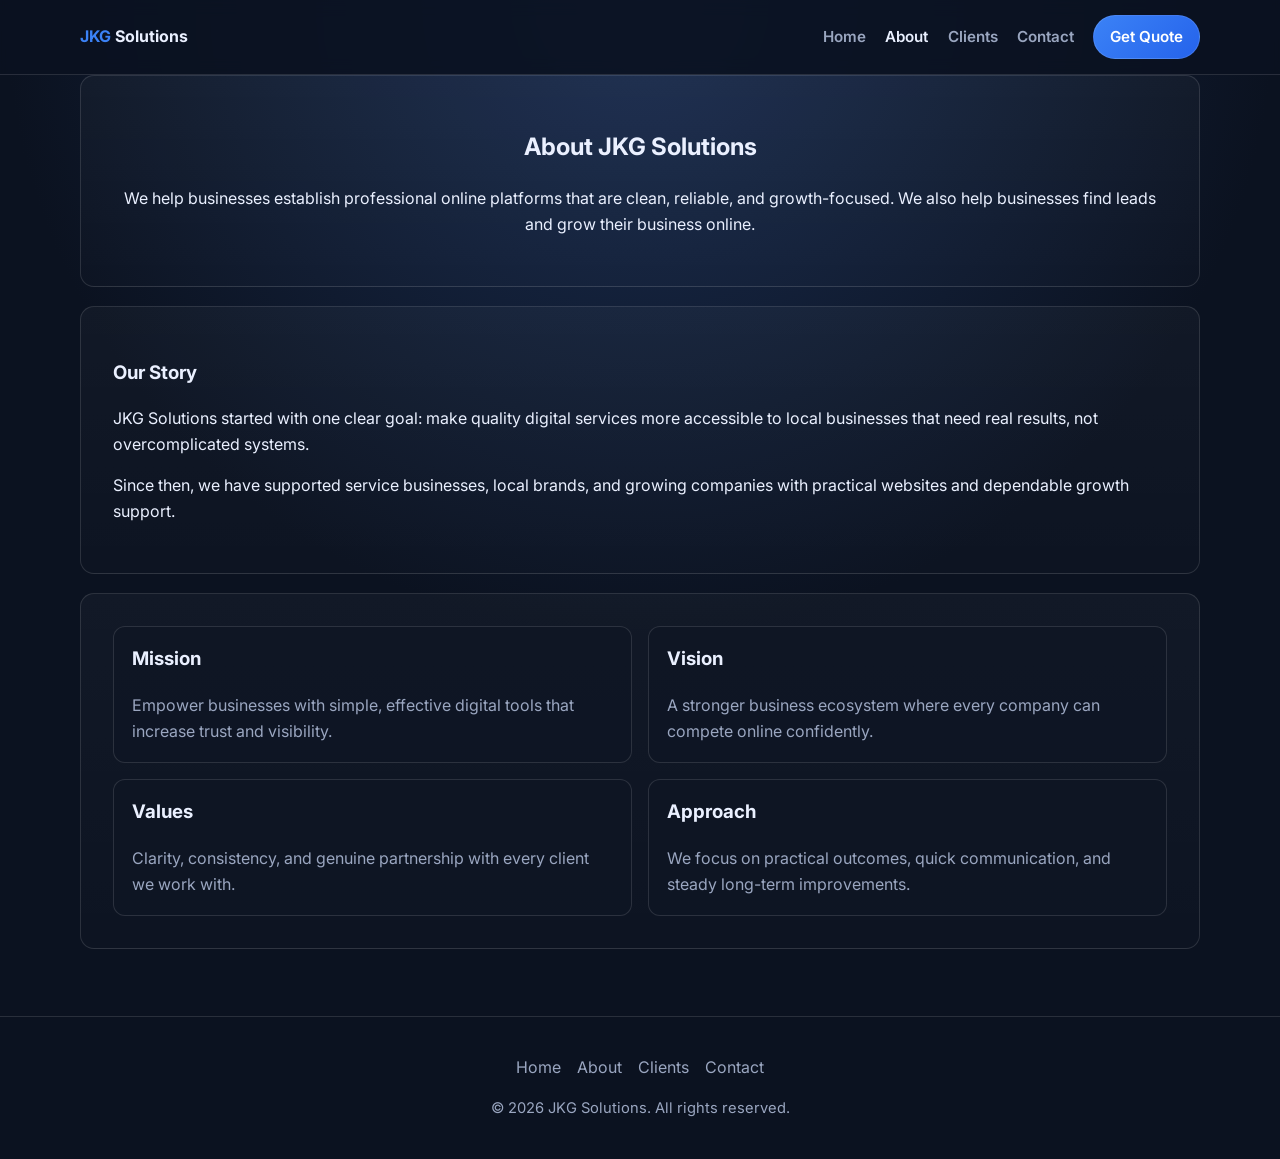
==== about.html @ d8ded4ed "first attempt with how i want the website to look like" ====
<!DOCTYPE html>
<html lang="en">
<head>
  <meta charset="UTF-8">
  <meta name="viewport" content="width=device-width, initial-scale=1.0">
  <title>JKG Solutions | About</title>
  <link rel="stylesheet" href="style.css">
  <script src="script.js" defer></script>
</head>
<body>
  <div id="page-wrapper">
    <header id="header">
      <div class="container">
        <h1><a href="index.html"><span class="brand-accent">JKG</span> Solutions</a></h1>
        <nav id="nav">
          <button class="menu-toggle" onclick="toggleMenu()">Menu</button>
          <ul>
            <li><a href="index.html">Home</a></li>
            <li><a class="active" href="about.html">About</a></li>
            <li><a href="clients.html">Clients</a></li>
            <li><a href="contact.html">Contact</a></li>
            <li><a href="contact.html" class="button">Get Quote</a></li>
          </ul>
        </nav>
      </div>
    </header>

    <section id="main" class="container">
      <header class="box special">
        <h2>About JKG Solutions</h2>
        <p>We help businesses establish professional online platforms that are clean, reliable, and growth-focused. We also help businesses find leads and grow their business online.</p>
      </header>

      <section class="box">
        <h3>Our Story</h3>
        <p>JKG Solutions started with one clear goal: make quality digital services more accessible to local businesses that need real results, not overcomplicated systems.</p>
        <p>Since then, we have supported service businesses, local brands, and growing companies with practical websites and dependable growth support.</p>
      </section>

      <section class="box features">
        <section>
          <h3>Mission</h3>
          <p>Empower businesses with simple, effective digital tools that increase trust and visibility.</p>
        </section>
        <section>
          <h3>Vision</h3>
          <p>A stronger business ecosystem where every company can compete online confidently.</p>
        </section>
        <section>
          <h3>Values</h3>
          <p>Clarity, consistency, and genuine partnership with every client we work with.</p>
        </section>
        <section>
          <h3>Approach</h3>
          <p>We focus on practical outcomes, quick communication, and steady long-term improvements.</p>
        </section>
      </section>
    </section>

    <footer id="footer">
      <ul class="links">
        <li><a href="index.html">Home</a></li>
        <li><a href="about.html">About</a></li>
        <li><a href="clients.html">Clients</a></li>
        <li><a href="contact.html">Contact</a></li>
      </ul>
      <p class="copyright">© 2026 JKG Solutions. All rights reserved.</p>
    </footer>
  </div>
</body>
</html>
---- style.css ----
@import url("https://fonts.googleapis.com/css2?family=Inter:wght@400;600;700;800&display=swap");

:root {
  --bg: #0b1220;
  --surface: #111a2e;
  --surface-soft: #18243d;
  --text: #eaf0ff;
  --muted: #9aa6c0;
  --primary: #3b82f6;
  --primary-strong: #2563eb;
  --border: rgba(255, 255, 255, 0.12);
}

* {
  box-sizing: border-box;
}

body {
  margin: 0;
  font-family: "Inter", sans-serif;
  line-height: 1.6;
  background: radial-gradient(circle at top, #1a2d50 0%, var(--bg) 48%);
  color: var(--text);
}

a {
  color: inherit;
  text-decoration: none;
}

#page-wrapper {
  min-height: 100vh;
}

.container {
  width: min(1120px, calc(100% - 2.5rem));
  margin: 0 auto;
}

#header {
  position: sticky;
  top: 0;
  z-index: 20;
  border-bottom: 1px solid var(--border);
  backdrop-filter: blur(8px);
  background: rgba(11, 18, 32, 0.88);
}

#header .container {
  display: flex;
  justify-content: space-between;
  align-items: center;
  gap: 1rem;
  padding: 0.95rem 0;
}

#header h1 {
  margin: 0;
  font-size: 1rem;
  font-weight: 700;
}

#header .brand-accent {
  color: var(--primary);
}

#nav ul {
  list-style: none;
  margin: 0;
  padding: 0;
  display: flex;
  align-items: center;
  gap: 1.2rem;
}

#nav a {
  color: var(--muted);
  font-weight: 600;
  font-size: 0.95rem;
}

#nav a.active,
#nav a:hover {
  color: var(--text);
}

#nav .button {
  padding: 0.55rem 1rem;
  border-radius: 999px;
  background: linear-gradient(135deg, var(--primary), var(--primary-strong));
  color: #fff;
}

.menu-toggle {
  display: none;
  border: 1px solid var(--border);
  background: transparent;
  color: var(--text);
  border-radius: 8px;
  padding: 0.35rem 0.6rem;
  cursor: pointer;
}

#banner {
  text-align: center;
  padding: 6.5rem 1rem 5.4rem;
}

#banner h2 {
  margin: 0;
  font-size: clamp(2rem, 6vw, 3.2rem);
}

#banner p {
  max-width: 760px;
  margin: 1rem auto 0;
  color: var(--muted);
}

.actions {
  list-style: none;
  margin: 2rem 0 0;
  padding: 0;
  display: flex;
  gap: 0.8rem;
  justify-content: center;
  flex-wrap: wrap;
}

.button {
  display: inline-block;
  border-radius: 999px;
  border: 1px solid var(--border);
  padding: 0.7rem 1.2rem;
  font-weight: 600;
}

.button.primary {
  border: none;
  background: var(--primary-strong);
}

#main {
  padding: 0 0 3rem;
}

.box {
  background: linear-gradient(180deg, rgba(255, 255, 255, 0.03), rgba(255, 255, 255, 0.01));
  border: 1px solid var(--border);
  border-radius: 14px;
  padding: 2rem;
  margin-bottom: 1.2rem;
}

.box.special {
  text-align: center;
}

.major h2 {
  margin: 0;
  font-size: clamp(1.6rem, 3vw, 2.2rem);
}

.major p {
  margin: 0.8rem auto 0;
  max-width: 760px;
  color: var(--muted);
}

.features {
  display: grid;
  grid-template-columns: repeat(2, minmax(0, 1fr));
  gap: 1rem;
}

.features section {
  border: 1px solid var(--border);
  border-radius: 12px;
  padding: 1.1rem;
  background: rgba(15, 22, 36, 0.7);
}

.service-logo {
  width: 2.6rem;
  height: 2.6rem;
  display: inline-flex;
  align-items: center;
  justify-content: center;
  border-radius: 10px;
  margin-bottom: 0.7rem;
  color: var(--primary);
  background: rgba(59, 130, 246, 0.12);
  border: 1px solid rgba(59, 130, 246, 0.35);
}

.service-logo svg {
  width: 1.4rem;
  height: 1.4rem;
  fill: none;
  stroke: currentColor;
  stroke-width: 1.7;
  stroke-linecap: round;
  stroke-linejoin: round;
}

.features h3 {
  margin-top: 0;
}

.features p {
  margin-bottom: 0;
  color: var(--muted);
}

.grid-2 {
  display: grid;
  grid-template-columns: repeat(2, minmax(0, 1fr));
  gap: 1rem;
}

#cta {
  text-align: center;
  padding: 3.2rem 1rem 4rem;
}

#cta p {
  color: var(--muted);
  margin: 0.7rem auto 1.4rem;
}

#cta form {
  width: min(720px, 100%);
  margin: 0 auto;
  display: grid;
  grid-template-columns: 1fr auto;
  gap: 0.8rem;
}

input,
textarea,
select {
  width: 100%;
  color: var(--text);
  background: rgba(255, 255, 255, 0.04);
  border: 1px solid var(--border);
  border-radius: 10px;
  padding: 0.78rem 0.9rem;
  font: inherit;
}

select {
  background: rgb(1, 1, 36);
  color: #fff;
}

textarea {
  resize: vertical;
}

input::placeholder,
textarea::placeholder {
  color: var(--muted);
}

.contact-grid {
  display: grid;
  grid-template-columns: repeat(2, minmax(0, 1fr));
  gap: 1rem;
}

.success-message {
  display: none;
  margin-top: 0.8rem;
  border: 1px solid rgba(16, 185, 129, 0.4);
  background: rgba(16, 185, 129, 0.2);
  border-radius: 10px;
  padding: 0.8rem;
}

#footer {
  border-top: 1px solid var(--border);
  padding: 2.4rem 1rem;
  text-align: center;
}

#footer .links {
  margin: 0 0 1rem;
  padding: 0;
  list-style: none;
  display: flex;
  justify-content: center;
  gap: 1rem;
  flex-wrap: wrap;
}

#footer .links a {
  color: var(--muted);
}

#footer .copyright {
  margin: 0;
  color: var(--muted);
  font-size: 0.92rem;
}

@media (max-width: 820px) {
  .features,
  .grid-2,
  .contact-grid {
    grid-template-columns: 1fr;
  }

  #cta form {
    grid-template-columns: 1fr;
  }

  .menu-toggle {
    display: inline-block;
  }

  #nav ul {
    display: none;
    position: absolute;
    top: calc(100% + 0.5rem);
    right: 1.25rem;
    width: min(280px, calc(100% - 2.5rem));
    padding: 0.75rem;
    border-radius: 12px;
    border: 1px solid var(--border);
    background: var(--surface);
    flex-direction: column;
    align-items: stretch;
    gap: 0.3rem;
  }

  #nav ul.open {
    display: flex;
  }
}
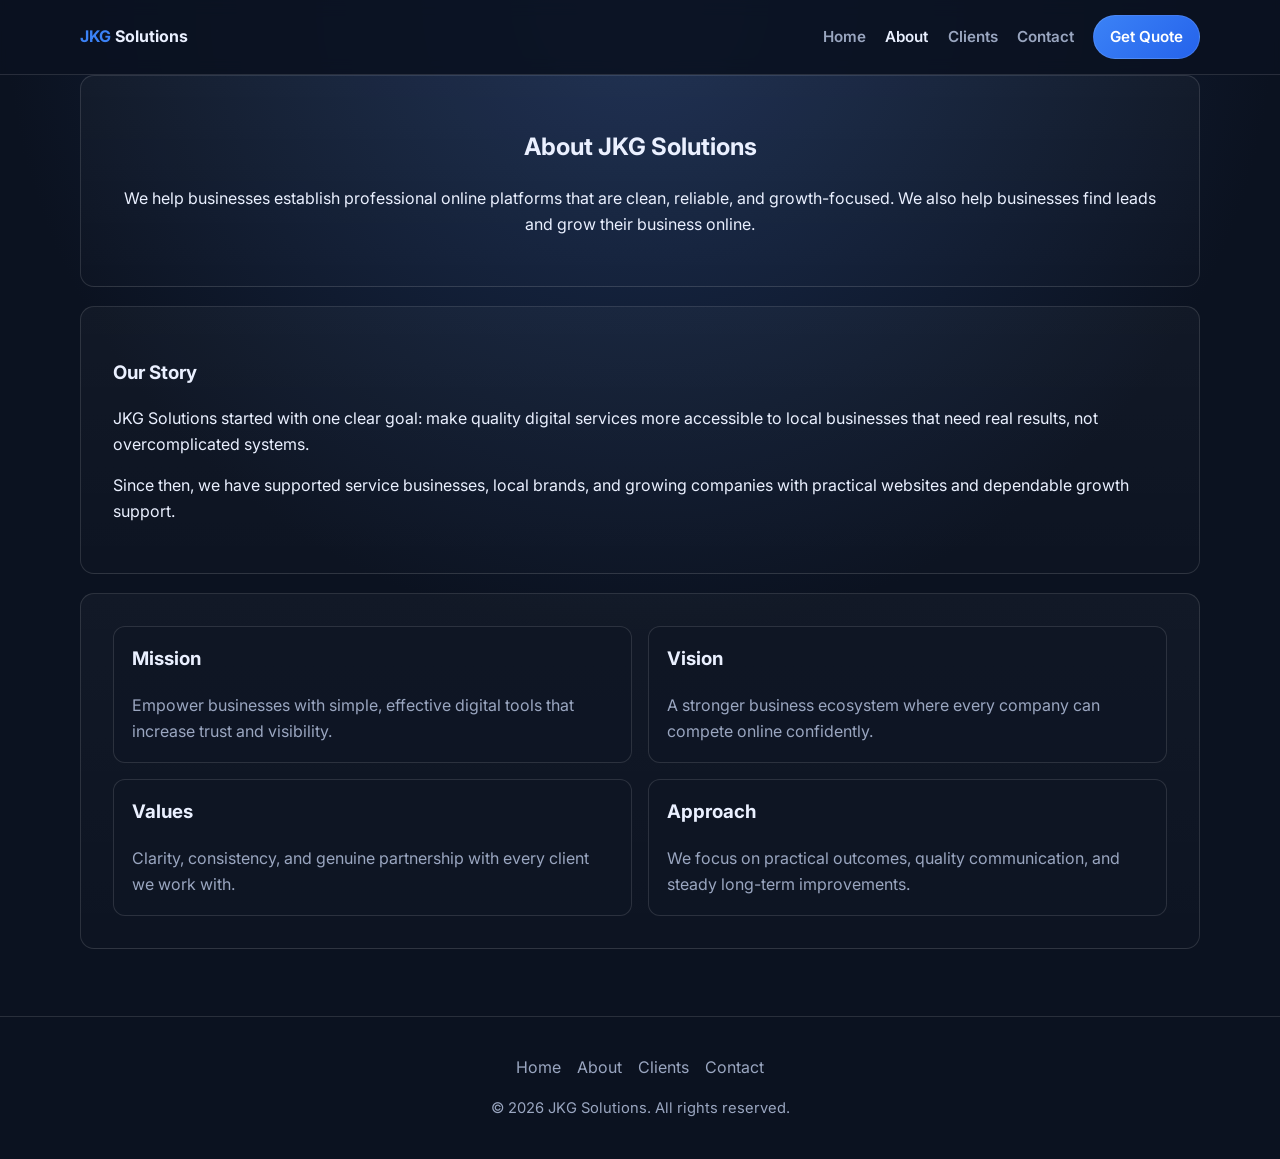
==== commit ce0a9e27: "added the hover feature on the submit buttons" ====
--- a/about.html
+++ b/about.html
@@ -52,7 +52,7 @@
         </section>
         <section>
           <h3>Approach</h3>
-          <p>We focus on practical outcomes, quick communication, and steady long-term improvements.</p>
+          <p>We focus on practical outcomes, quality communication, and steady long-term improvements.</p>
         </section>
       </section>
     </section>
--- a/style.css
+++ b/style.css
@@ -138,6 +138,22 @@
 .button.primary {
   border: none;
   background: var(--primary-strong);
+  color: #fff;
+  transition: transform 0.2s ease, box-shadow 0.2s ease, filter 0.2s ease;
+}
+
+.button.primary:hover,
+input[type="submit"].button.primary:hover {
+  transform: translateY(-2px);
+  box-shadow: 0 10px 24px rgba(37, 99, 235, 0.35);
+  filter: brightness(1.08);
+}
+
+.button.primary:active,
+input[type="submit"].button.primary:active {
+  transform: translateY(0);
+  box-shadow: 0 4px 12px rgba(37, 99, 235, 0.25);
+  filter: brightness(0.98);
 }
 
 #main {
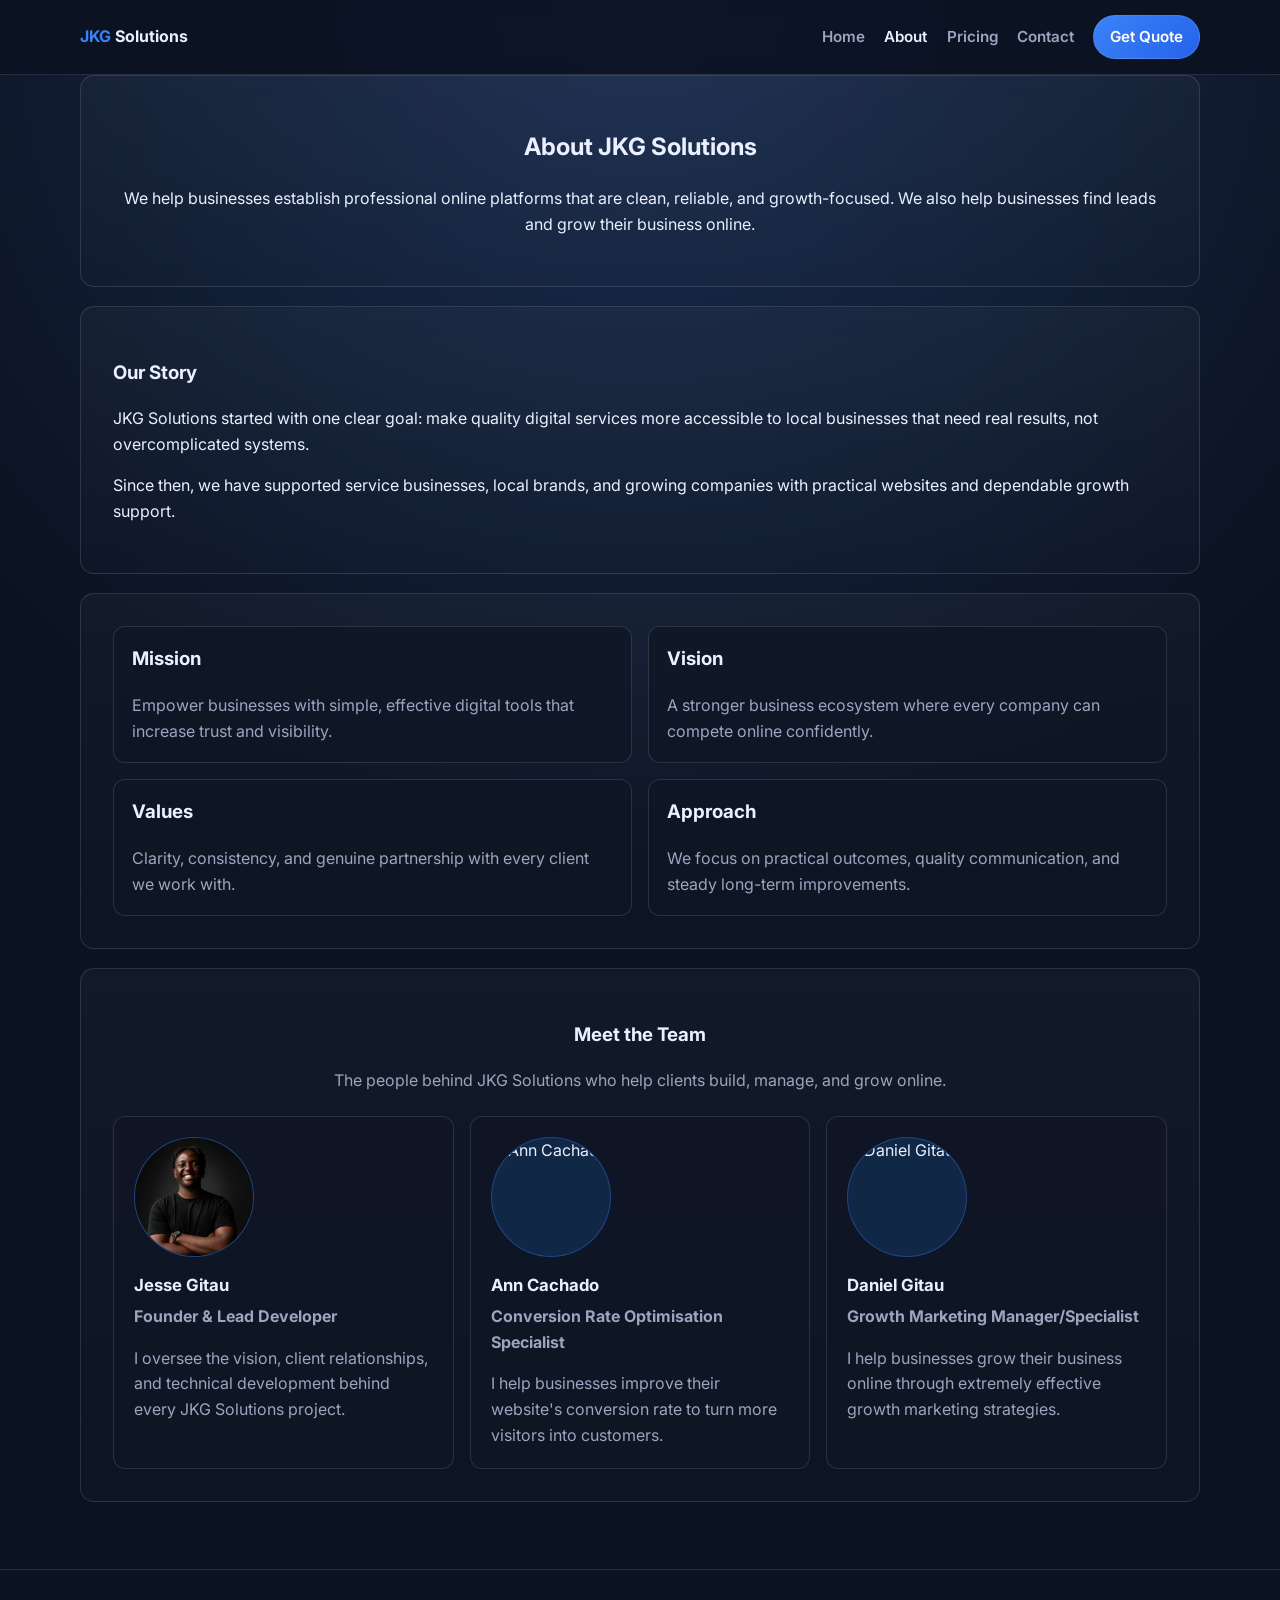
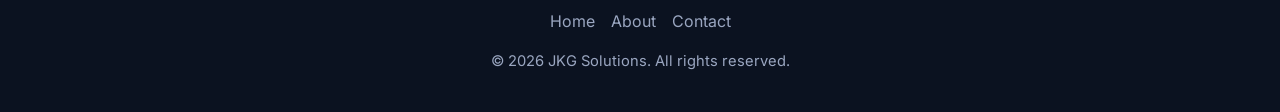
==== commit 169e0787: "major changes made including the introduction of the pricing page" ====
--- a/about.html
+++ b/about.html
@@ -17,7 +17,7 @@
           <ul>
             <li><a href="index.html">Home</a></li>
             <li><a class="active" href="about.html">About</a></li>
-            <li><a href="clients.html">Clients</a></li>
+            <li><a href="pricing.html">Pricing</a></li>
             <li><a href="contact.html">Contact</a></li>
             <li><a href="contact.html" class="button">Get Quote</a></li>
           </ul>
@@ -55,13 +55,37 @@
           <p>We focus on practical outcomes, quality communication, and steady long-term improvements.</p>
         </section>
       </section>
+
+      <section class="box special team-section">
+        <h3>Meet the Team</h3>
+        <p>The people behind JKG Solutions who help clients build, manage, and grow online.</p>
+        <div class="team-grid">
+          <article class="team-member">
+            <img class="team-photo" src="images/jesse.jpg" alt="Jesse Gitau">
+            <h4>Jesse Gitau</h4>
+            <p class="team-role">Founder &amp; Lead Developer</p>
+            <p>I oversee the vision, client relationships, and technical development behind every JKG Solutions project.</p>
+          </article>
+          <article class="team-member">
+            <img class="team-photo" src="images/ann.jpg" alt="Ann Cachado">
+            <h4>Ann Cachado</h4>
+            <p class="team-role">Conversion Rate Optimisation Specialist</p>
+            <p>I help businesses improve their website's conversion rate to turn more visitors into customers.</p>
+          </article>
+          <article class="team-member">
+            <img class="team-photo" src="images/daniel-gitau.jpg" alt="Daniel Gitau">
+            <h4>Daniel Gitau</h4>
+            <p class="team-role">Growth Marketing Manager/Specialist</p>
+            <p>I help businesses grow their business online through extremely effective growth marketing strategies.</p>
+          </article>
+        </div>
+      </section>
     </section>
 
     <footer id="footer">
       <ul class="links">
         <li><a href="index.html">Home</a></li>
         <li><a href="about.html">About</a></li>
-        <li><a href="clients.html">Clients</a></li>
         <li><a href="contact.html">Contact</a></li>
       </ul>
       <p class="copyright">© 2026 JKG Solutions. All rights reserved.</p>
--- a/style.css
+++ b/style.css
@@ -104,6 +104,28 @@
 #banner {
   text-align: center;
   padding: 6.5rem 1rem 5.4rem;
+  position: relative;
+  overflow: hidden;
+  background-image:
+    linear-gradient(rgba(11, 18, 32, 0.55), rgba(11, 18, 32, 0.7)),
+    url("images/banner-bg.jpg");
+  background-size: cover;
+  background-position: center;
+  background-repeat: no-repeat;
+  background-attachment: fixed;
+}
+
+#banner::before {
+  content: "";
+  position: absolute;
+  inset: 0;
+  background: radial-gradient(circle at top, rgba(59, 130, 246, 0.12), transparent 55%);
+  pointer-events: none;
+}
+
+#banner > * {
+  position: relative;
+  z-index: 1;
 }
 
 #banner h2 {
@@ -147,6 +169,7 @@
   transform: translateY(-2px);
   box-shadow: 0 10px 24px rgba(37, 99, 235, 0.35);
   filter: brightness(1.08);
+  cursor: pointer;
 }
 
 .button.primary:active,
@@ -154,6 +177,53 @@
   transform: translateY(0);
   box-shadow: 0 4px 12px rgba(37, 99, 235, 0.25);
   filter: brightness(0.98);
+}
+
+.whatsapp-button {
+  margin-top: 0.6rem;
+  background: #1fa855;
+  border-color: #1fa855;
+  color: #fff;
+  display: inline-flex;
+  align-items: center;
+  gap: 0.45rem;
+  transition: transform 0.2s ease, box-shadow 0.2s ease, filter 0.2s ease;
+}
+
+.whatsapp-button svg {
+  width: 1rem;
+  height: 1rem;
+  fill: currentColor;
+}
+
+.whatsapp-button:hover {
+  transform: translateY(-2px);
+  box-shadow: 0 10px 20px rgba(31, 168, 85, 0.35);
+  filter: brightness(1.05);
+}
+
+.whatsapp-button:active {
+  transform: translateY(0);
+  box-shadow: 0 4px 12px rgba(31, 168, 85, 0.25);
+  filter: brightness(0.98);
+}
+
+.contact-item {
+  display: flex;
+  align-items: center;
+  gap: 0.55rem;
+  margin: 0.55rem 0;
+}
+
+.contact-item svg {
+  width: 1rem;
+  height: 1rem;
+  min-width: 1rem;
+  stroke: var(--primary);
+  fill: none;
+  stroke-width: 1.8;
+  stroke-linecap: round;
+  stroke-linejoin: round;
 }
 
 #main {
@@ -228,10 +298,259 @@
   color: var(--muted);
 }
 
+.service-flow p {
+  color: var(--muted);
+}
+
+.flow-chart {
+  margin-top: 1.4rem;
+  display: flex;
+  align-items: stretch;
+  justify-content: center;
+  gap: 0.7rem;
+  flex-wrap: wrap;
+}
+
+.flow-step {
+  flex: 1 1 210px;
+  max-width: 245px;
+  border: 1px solid var(--border);
+  border-radius: 12px;
+  padding: 1rem;
+  text-align: left;
+  background: rgba(15, 22, 36, 0.75);
+}
+
+.flow-number {
+  width: 1.7rem;
+  height: 1.7rem;
+  border-radius: 999px;
+  display: inline-flex;
+  align-items: center;
+  justify-content: center;
+  font-size: 0.82rem;
+  font-weight: 700;
+  color: #fff;
+  background: linear-gradient(135deg, var(--primary), var(--primary-strong));
+  margin-bottom: 0.55rem;
+}
+
+.flow-step h4 {
+  margin: 0;
+  font-size: 1rem;
+}
+
+.flow-step p {
+  margin: 0.45rem 0 0;
+  font-size: 0.92rem;
+}
+
+.flow-arrow {
+  display: inline-flex;
+  align-items: center;
+  justify-content: center;
+  font-size: 1.35rem;
+  color: var(--primary);
+  font-weight: 700;
+  padding: 0 0.15rem;
+}
+
+.team-section p {
+  color: var(--muted);
+}
+
+.team-grid {
+  margin-top: 1.4rem;
+  display: grid;
+  grid-template-columns: repeat(3, minmax(0, 1fr));
+  gap: 1rem;
+}
+
+.team-member {
+  border: 1px solid var(--border);
+  border-radius: 12px;
+  padding: 1.25rem;
+  text-align: left;
+  background: rgba(15, 22, 36, 0.75);
+}
+
+.team-photo {
+  width: 120px;
+  height: 120px;
+  display: block;
+  margin-bottom: 0.9rem;
+  border-radius: 999px;
+  border: 1px solid rgba(59, 130, 246, 0.35);
+  object-fit: cover;
+  background: #102746;
+}
+
+.team-member h4 {
+  margin: 0;
+  font-size: 1.05rem;
+}
+
+.team-role {
+  margin: 0.35rem 0 0.65rem;
+  color: var(--primary);
+  font-weight: 700;
+}
+
+.team-member p:last-child {
+  margin-bottom: 0;
+}
+
 .grid-2 {
   display: grid;
   grid-template-columns: repeat(2, minmax(0, 1fr));
   gap: 1rem;
+}
+
+.pricing-hero p {
+  color: var(--muted);
+}
+
+.pricing-grid {
+  display: grid;
+  grid-template-columns: repeat(2, minmax(0, 1fr));
+  gap: 1rem;
+  margin-bottom: 1.2rem;
+}
+
+.pricing-card {
+  position: relative;
+  display: flex;
+  flex-direction: column;
+  gap: 0.6rem;
+  border: 1px solid var(--border);
+  background: linear-gradient(180deg, rgba(255, 255, 255, 0.04), rgba(255, 255, 255, 0.015));
+  box-shadow: 0 8px 24px rgba(5, 12, 24, 0.35);
+  transition: transform 0.22s ease, box-shadow 0.22s ease, border-color 0.22s ease;
+}
+
+.pricing-card:hover {
+  transform: translateY(-6px);
+  box-shadow: 0 16px 36px rgba(37, 99, 235, 0.22);
+}
+
+.pricing-starter {
+  box-shadow: 0 0 0 1px rgba(148, 163, 184, 0.18), 0 10px 24px rgba(5, 12, 24, 0.38);
+}
+
+.pricing-essential {
+  border-color: #2563eb;
+  box-shadow: 0 0 0 1px rgba(37, 99, 235, 0.45), 0 12px 30px rgba(37, 99, 235, 0.3);
+}
+
+.pricing-growth {
+  box-shadow: 0 0 0 1px rgba(139, 92, 246, 0.35), 0 10px 24px rgba(76, 29, 149, 0.2);
+}
+
+.pricing-full-suite {
+  border-color: rgba(245, 158, 11, 0.45);
+  box-shadow: 0 0 0 1px rgba(245, 158, 11, 0.45), 0 10px 24px rgba(120, 53, 15, 0.22);
+}
+
+.pricing-badge {
+  display: inline-flex;
+  align-self: flex-start;
+  padding: 0.25rem 0.7rem;
+  border-radius: 999px;
+  border: 1px solid rgba(255, 255, 255, 0.2);
+  background: rgba(255, 255, 255, 0.06);
+  color: #dbe7ff;
+  font-size: 0.78rem;
+  font-weight: 700;
+  letter-spacing: 0.02em;
+}
+
+.pricing-badge-popular {
+  border-color: rgba(37, 99, 235, 0.65);
+  background: #2563eb;
+  color: #fff;
+}
+
+.pricing-card h3 {
+  margin: 0.15rem 0 0;
+  font-size: 1.35rem;
+}
+
+.pricing-price {
+  margin: 0;
+  color: #fff;
+  font-size: 1.15rem;
+  font-weight: 700;
+}
+
+.pricing-tagline {
+  margin: 0;
+  color: var(--muted);
+}
+
+.pricing-includes-label {
+  margin: 0.25rem 0 0;
+  color: #c7d5f4;
+  font-weight: 600;
+  font-size: 0.92rem;
+}
+
+.pricing-features {
+  margin: 0;
+  padding-left: 1.05rem;
+  color: var(--muted);
+  display: grid;
+  gap: 0.3rem;
+}
+
+.pricing-card .button {
+  margin-top: auto;
+}
+
+.pricing-comparison h3 {
+  margin-top: 0;
+}
+
+.comparison-table-wrap {
+  width: 100%;
+  overflow-x: auto;
+  border: 1px solid var(--border);
+  border-radius: 12px;
+}
+
+.comparison-table {
+  width: 100%;
+  min-width: 700px;
+  border-collapse: collapse;
+  background: rgba(12, 19, 33, 0.82);
+}
+
+.comparison-table th,
+.comparison-table td {
+  padding: 0.75rem 0.9rem;
+  text-align: left;
+  border-bottom: 1px solid rgba(255, 255, 255, 0.08);
+}
+
+.comparison-table th {
+  background: #0f1d36;
+  color: #2563eb;
+  font-weight: 700;
+}
+
+.comparison-table tbody tr:nth-child(odd) {
+  background: rgba(255, 255, 255, 0.015);
+}
+
+.comparison-table tbody tr:nth-child(even) {
+  background: rgba(255, 255, 255, 0.04);
+}
+
+.comparison-table .yes {
+  color: #2563eb;
+}
+
+.comparison-table .no {
+  color: #8390aa;
 }
 
 #cta {
@@ -322,8 +641,29 @@
 @media (max-width: 820px) {
   .features,
   .grid-2,
-  .contact-grid {
+  .contact-grid,
+  .team-grid,
+  .pricing-grid {
     grid-template-columns: 1fr;
+  }
+
+  .flow-chart {
+    flex-direction: column;
+    align-items: stretch;
+  }
+
+  .flow-step {
+    max-width: 100%;
+  }
+
+  .flow-arrow {
+    align-self: center;
+    transform: rotate(90deg);
+    line-height: 1;
+  }
+
+  #banner {
+    background-attachment: scroll;
   }
 
   #cta form {
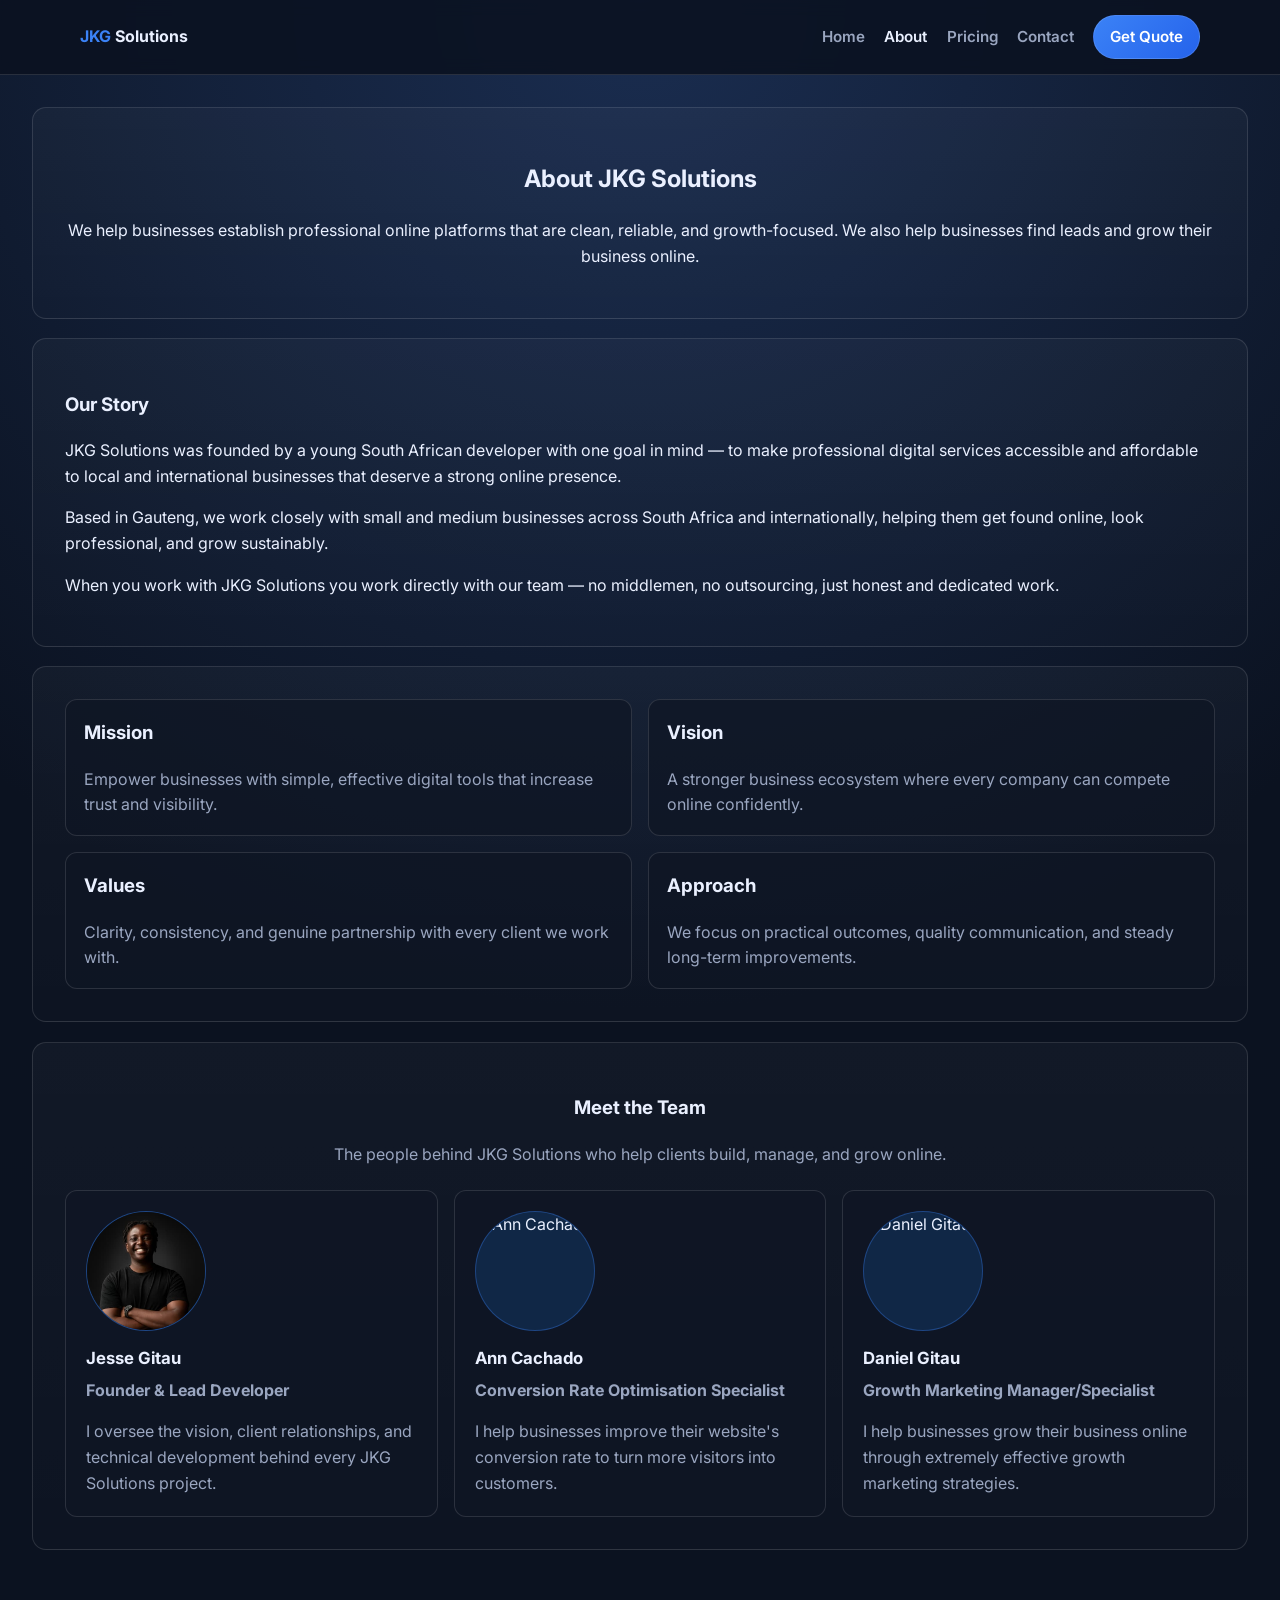
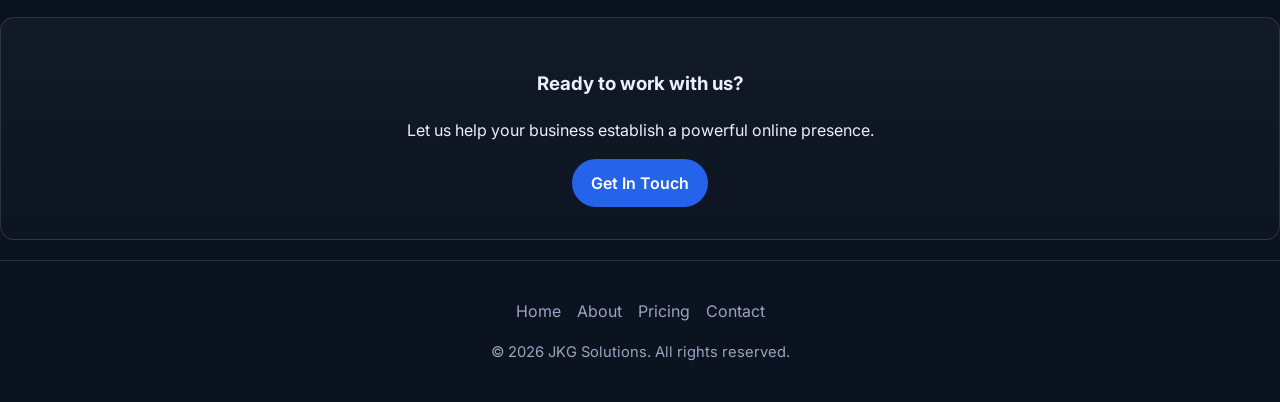
==== commit 065401f2: "upgraded the about and home page" ====
--- a/about.html
+++ b/about.html
@@ -33,8 +33,17 @@
 
       <section class="box">
         <h3>Our Story</h3>
-        <p>JKG Solutions started with one clear goal: make quality digital services more accessible to local businesses that need real results, not overcomplicated systems.</p>
-        <p>Since then, we have supported service businesses, local brands, and growing companies with practical websites and dependable growth support.</p>
+        <p>JKG Solutions was founded by a young South African 
+        developer with one goal in mind — to make professional 
+        digital services accessible and affordable to local and international 
+        businesses that deserve a strong online presence.</p>
+        <p>Based in Gauteng, we work closely with small and 
+        medium businesses across South Africa and internationally, helping them 
+        get found online, look professional, and grow 
+        sustainably.</p>
+        <p>When you work with JKG Solutions you work directly 
+        with our team — no middlemen, no outsourcing, 
+        just honest and dedicated work.</p>
       </section>
 
       <section class="box features">
@@ -73,7 +82,7 @@
             <p>I help businesses improve their website's conversion rate to turn more visitors into customers.</p>
           </article>
           <article class="team-member">
-            <img class="team-photo" src="images/daniel-gitau.jpg" alt="Daniel Gitau">
+            <img class="team-photo" src="images/daniel.jpg" alt="Daniel Gitau">
             <h4>Daniel Gitau</h4>
             <p class="team-role">Growth Marketing Manager/Specialist</p>
             <p>I help businesses grow their business online through extremely effective growth marketing strategies.</p>
@@ -82,10 +91,20 @@
       </section>
     </section>
 
+    <section class="box special">
+      <h3>Ready to work with us?</h3>
+      <p>Let us help your business establish 
+      a powerful online presence.</p>
+      <a href="contact.html" class="button primary">
+        Get In Touch
+      </a>
+    </section>
+
     <footer id="footer">
       <ul class="links">
         <li><a href="index.html">Home</a></li>
         <li><a href="about.html">About</a></li>
+        <li><a href="pricing.html">Pricing</a></li>
         <li><a href="contact.html">Contact</a></li>
       </ul>
       <p class="copyright">© 2026 JKG Solutions. All rights reserved.</p>
--- a/style.css
+++ b/style.css
@@ -227,7 +227,8 @@
 }
 
 #main {
-  padding: 0 0 3rem;
+  width: 100%;
+  padding: 2rem 2rem 3rem; /* add side padding instead */
 }
 
 .box {
@@ -636,6 +637,122 @@
   margin: 0;
   color: var(--muted);
   font-size: 0.92rem;
+}
+
+.stats-section {
+  margin-bottom: 1.2rem;
+}
+
+.stats-grid {
+  display: grid;
+  grid-template-columns: repeat(4, minmax(0, 1fr));
+  gap: 1rem;
+  margin-top: 1.4rem;
+}
+
+.stat {
+  border: 1px solid var(--border);
+  border-radius: 12px;
+  padding: 1.25rem 1rem;
+  text-align: center;
+  background: rgba(15, 22, 36, 0.75);
+  transition: transform 0.22s ease, box-shadow 0.22s ease;
+}
+
+.stat:hover {
+  transform: translateY(-4px);
+  box-shadow: 0 12px 28px rgba(37, 99, 235, 0.18);
+}
+
+.stat h3 {
+  margin: 0 0 0.3rem;
+  font-size: clamp(1.8rem, 4vw, 2.4rem);
+  font-weight: 800;
+  background: linear-gradient(135deg, var(--primary), #60a5fa);
+  -webkit-background-clip: text;
+  -webkit-text-fill-color: transparent;
+  background-clip: text;
+}
+
+.stat p {
+  margin: 0;
+  color: var(--muted);
+  font-size: 0.92rem;
+  font-weight: 600;
+}
+
+.testimonial-grid {
+  display: grid;
+  grid-template-columns: repeat(3, minmax(0, 1fr));
+  gap: 1rem;
+  margin-top: 1.4rem;
+  text-align: left;
+}
+
+.testimonial-card {
+  display: flex;
+  flex-direction: column;
+  gap: 0.8rem;
+  border: 1px solid var(--border);
+  border-radius: 12px;
+  padding: 1.4rem;
+  background: rgba(15, 22, 36, 0.75);
+  transition: transform 0.22s ease, box-shadow 0.22s ease;
+}
+
+.testimonial-card:hover {
+  transform: translateY(-4px);
+  box-shadow: 0 12px 28px rgba(37, 99, 235, 0.18);
+}
+
+.testimonial-stars {
+  color: #f59e0b;
+  font-size: 1rem;
+  letter-spacing: 0.1em;
+}
+
+.testimonial-quote {
+  margin: 0;
+  color: var(--text);
+  font-size: 0.95rem;
+  line-height: 1.7;
+  flex: 1;
+}
+
+.testimonial-author {
+  display: flex;
+  align-items: center;
+  gap: 0.75rem;
+  margin-top: auto;
+  padding-top: 0.8rem;
+  border-top: 1px solid var(--border);
+}
+
+.testimonial-avatar {
+  width: 40px;
+  height: 40px;
+  min-width: 40px;
+  border-radius: 50%;
+  background: linear-gradient(135deg, var(--primary), var(--primary-strong));
+  display: flex;
+  align-items: center;
+  justify-content: center;
+  font-size: 0.8rem;
+  font-weight: 700;
+  color: #fff;
+}
+
+.testimonial-name {
+  margin: 0;
+  font-weight: 700;
+  font-size: 0.92rem;
+  color: var(--text);
+}
+
+.testimonial-location {
+  margin: 0;
+  font-size: 0.82rem;
+  color: var(--muted);
 }
 
 @media (max-width: 820px) {
@@ -692,4 +809,8 @@
   #nav ul.open {
     display: flex;
   }
-}
+
+  .stats-grid {
+    grid-template-columns: repeat(2, minmax(0, 1fr));
+  }
+}
